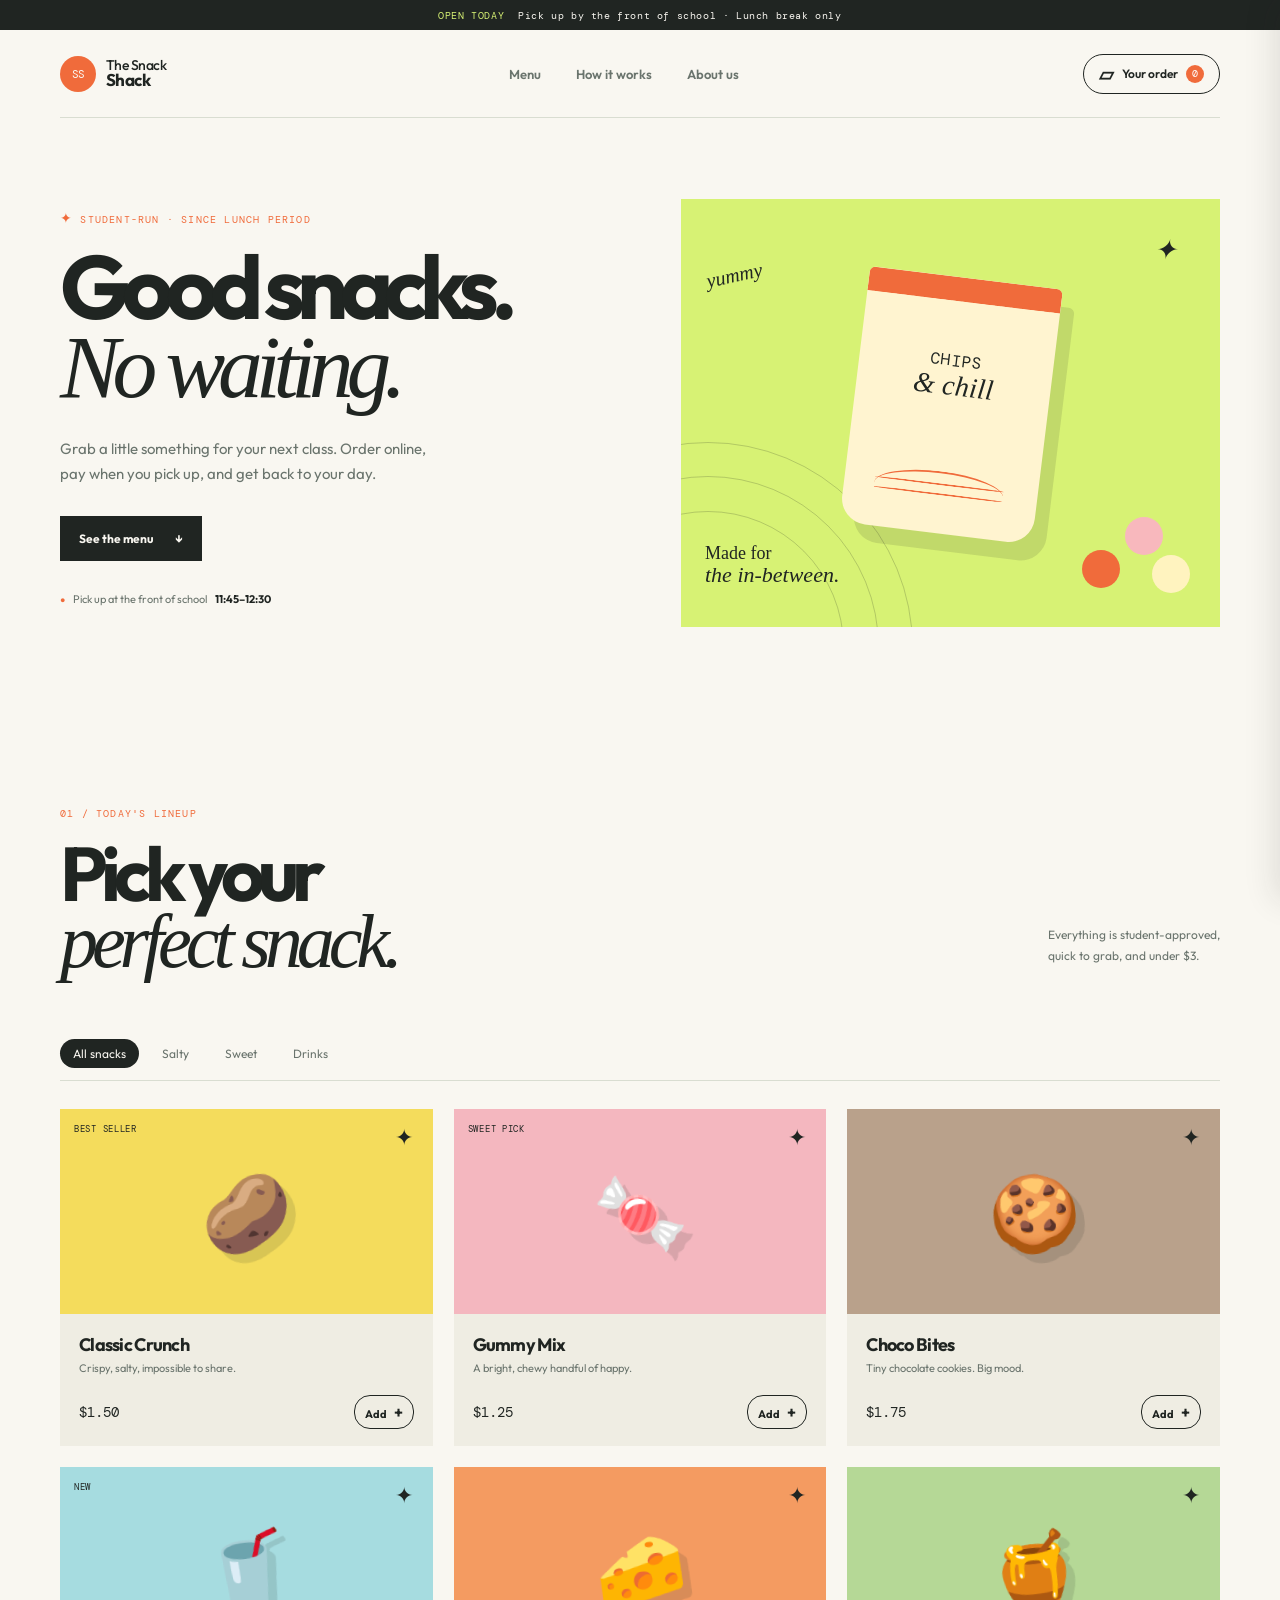
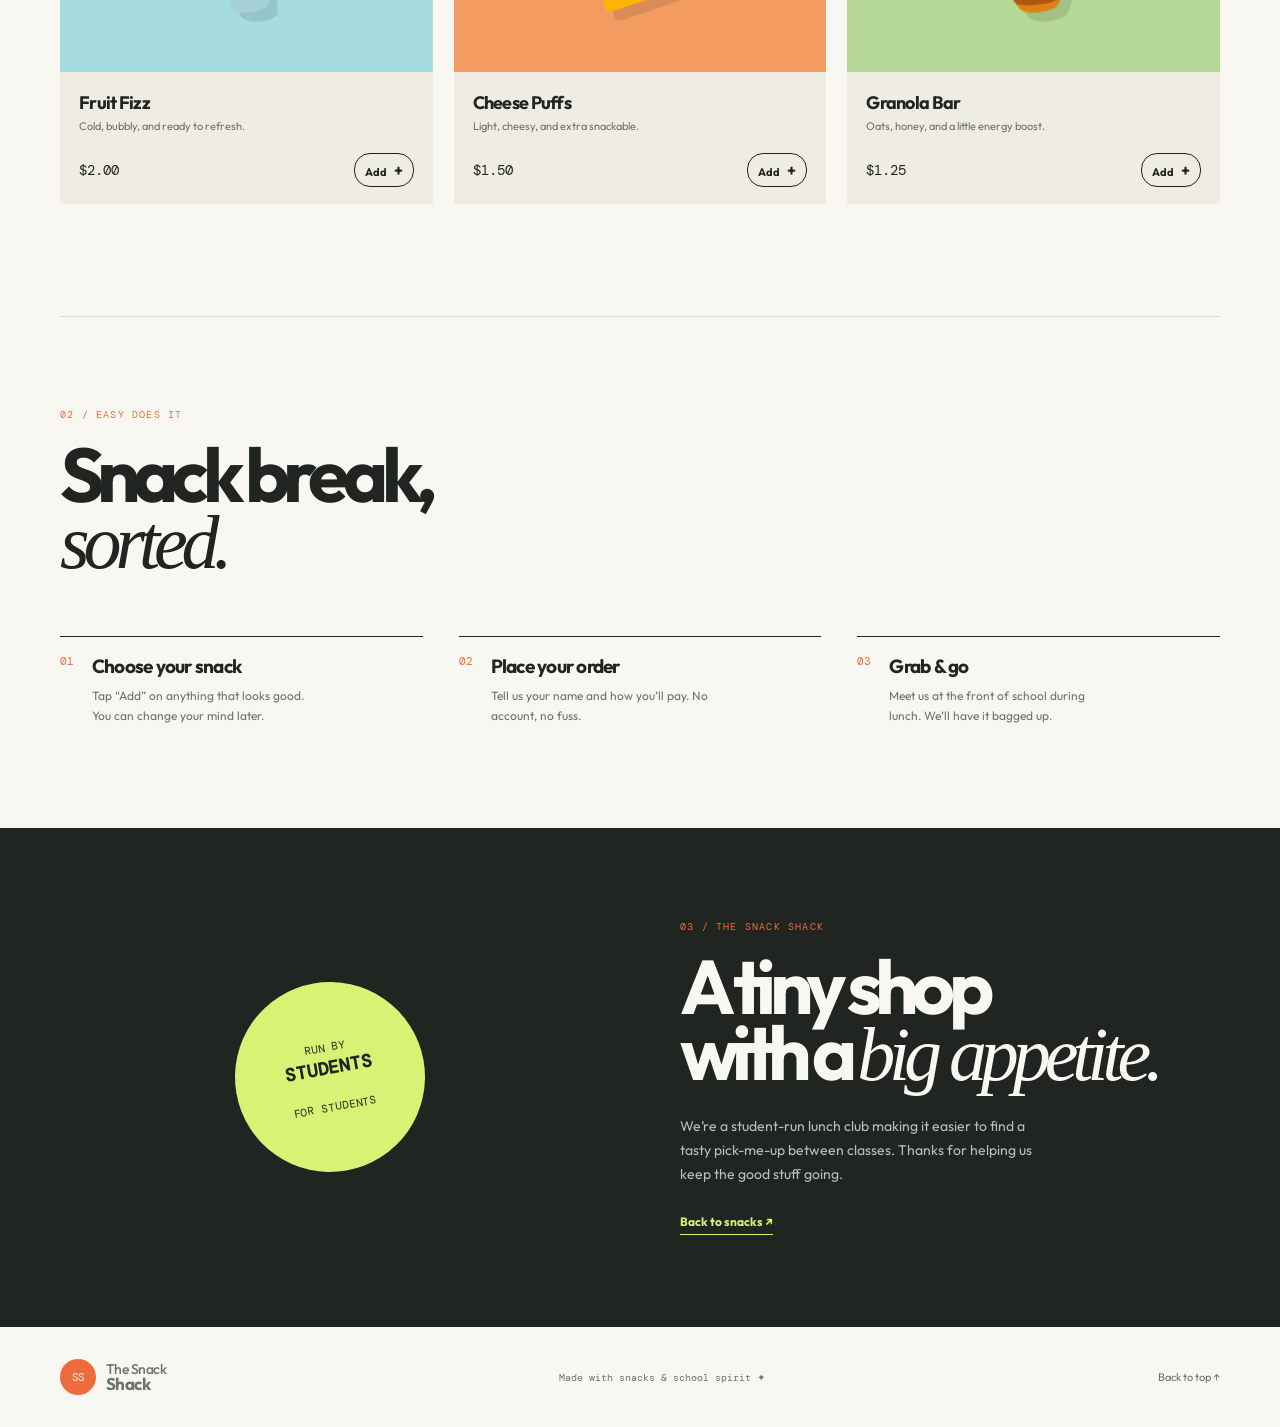
==== index.html @ 83606e9d "Build Snack Shack ordering site" ====
<!doctype html>
<html lang="en">
<head>
  <meta charset="UTF-8" />
  <meta name="viewport" content="width=device-width, initial-scale=1.0" />
  <meta name="description" content="The Snack Shack — quick snacks for the school day." />
  <title>The Snack Shack | Quick school-day snacks</title>
  <link rel="preconnect" href="https://fonts.googleapis.com" />
  <link rel="preconnect" href="https://fonts.gstatic.com" crossorigin />
  <link href="https://fonts.googleapis.com/css2?family=DM+Mono:wght@400;500&family=Outfit:wght@400;500;600;700;800&display=swap" rel="stylesheet" />
  <link rel="stylesheet" href="styles.css" />
</head>
<body>
  <div class="announcement"><span>OPEN TODAY</span> Pick up by the front of school · Lunch break only</div>
  <header class="site-header" id="top">
    <a class="brand" href="#top" aria-label="The Snack Shack home"><span class="brand-mark">SS</span><span>The Snack<br /><b>Shack</b></span></a>
    <nav class="main-nav" aria-label="Main navigation"><a href="#menu">Menu</a><a href="#how-it-works">How it works</a><a href="#about">About us</a></nav>
    <button class="cart-button" type="button" id="cart-button" aria-label="Open your order"><span class="bag-icon">▱</span> Your order <span class="cart-count" id="cart-count">0</span></button>
  </header>
  <main>
    <section class="hero" aria-labelledby="hero-title">
      <div class="hero-copy"><p class="eyebrow"><span class="spark">✦</span> Student-run · Since lunch period</p><h1 id="hero-title">Good snacks.<br /><em>No waiting.</em></h1><p class="hero-text">Grab a little something for your next class. Order online, pay when you pick up, and get back to your day.</p><a class="primary-button" href="#menu">See the menu <span>↓</span></a><p class="pickup-note"><span class="pin">●</span> Pick up at the front of school <strong>11:45–12:30</strong></p></div>
      <div class="hero-visual" aria-label="Illustration of snacks"><div class="sun-shape"></div><div class="scribble scribble-one">yummy</div><div class="scribble scribble-two">✦</div><div class="snack-bag"><div class="bag-top"></div><div class="bag-label">CHIPS<br /><strong>&amp; chill</strong></div><div class="bag-ripples"></div></div><div class="candy candy-one">●</div><div class="candy candy-two">●</div><div class="candy candy-three">●</div><p class="visual-caption">Made for<br /><em>the in-between.</em></p></div>
    </section>
    <section class="menu-section" id="menu" aria-labelledby="menu-title"><div class="section-intro"><div><p class="eyebrow">01 / Today's lineup</p><h2 id="menu-title">Pick your<br /><em>perfect snack.</em></h2></div><p class="section-note">Everything is student-approved,<br />quick to grab, and under $3.</p></div><div class="category-tabs" role="tablist" aria-label="Filter snacks"><button class="tab active" data-filter="all" role="tab">All snacks</button><button class="tab" data-filter="salty" role="tab">Salty</button><button class="tab" data-filter="sweet" role="tab">Sweet</button><button class="tab" data-filter="drinks" role="tab">Drinks</button></div><div class="product-grid" id="product-grid"></div></section>
    <section class="how-section" id="how-it-works" aria-labelledby="how-title"><div class="section-intro"><div><p class="eyebrow">02 / Easy does it</p><h2 id="how-title">Snack break,<br /><em>sorted.</em></h2></div></div><div class="steps"><article><span>01</span><div><h3>Choose your snack</h3><p>Tap “Add” on anything that looks good. You can change your mind later.</p></div></article><article><span>02</span><div><h3>Place your order</h3><p>Tell us your name and how you’ll pay. No account, no fuss.</p></div></article><article><span>03</span><div><h3>Grab &amp; go</h3><p>Meet us at the front of school during lunch. We’ll have it bagged up.</p></div></article></div></section>
    <section class="about-section" id="about" aria-labelledby="about-title"><div class="about-sticker">RUN BY<br /><strong>STUDENTS</strong><br />FOR STUDENTS</div><div><p class="eyebrow">03 / The Snack Shack</p><h2 id="about-title">A tiny shop<br />with a <em>big appetite.</em></h2><p>We’re a student-run lunch club making it easier to find a tasty pick-me-up between classes. Thanks for helping us keep the good stuff going.</p><a class="text-button" href="#menu">Back to snacks <span>↗</span></a></div></section>
  </main>
  <aside class="order-drawer" id="order-drawer" aria-label="Your order" aria-hidden="true"><div class="drawer-head"><div><p class="eyebrow">Your order</p><h2>Ready when<br /><em>you are.</em></h2></div><button class="close-button" id="close-drawer" type="button" aria-label="Close order">×</button></div><div class="cart-items" id="cart-items"></div><div class="drawer-footer"><div class="total-row"><span>Total</span><strong id="cart-total">$0.00</strong></div><button class="checkout-button" id="checkout-button" type="button" disabled>Continue to checkout <span>→</span></button><p class="pay-note">Pay when you pick up · Cash or school-approved payment</p></div></aside><div class="drawer-backdrop" id="drawer-backdrop"></div>
  <div class="modal" id="checkout-modal" role="dialog" aria-modal="true" aria-labelledby="checkout-title" aria-hidden="true"><div class="modal-card"><button class="close-button" id="close-modal" type="button" aria-label="Close checkout">×</button><p class="eyebrow">Almost there</p><h2 id="checkout-title">Where should we<br /><em>save your snacks?</em></h2><form id="checkout-form"><label for="student-name">Your first name<input id="student-name" name="studentName" type="text" placeholder="e.g. Maya" required /></label><label for="payment">How will you pay?<select id="payment" name="payment"><option>Cash at pickup</option><option>School payment card</option></select></label><button class="checkout-button" type="submit">Place my order <span>→</span></button></form><p class="pay-note">We’ll hold your order at the front of school until 12:30.</p></div></div><div class="toast" id="toast" role="status"></div>
  <footer class="site-footer"><a class="brand" href="#top"><span class="brand-mark">SS</span><span>The Snack<br /><b>Shack</b></span></a><p>Made with snacks &amp; school spirit ✦</p><a href="#top">Back to top ↑</a></footer>
  <script src="script.js"></script>
</body>
</html>
---- styles.css ----
:root{--ink:#202522;--muted:#6a746d;--paper:#f9f7f1;--cream:#efede3;--lime:#d7f274;--orange:#f06b3b;--pink:#f8b8bd;--line:#d9ddd1;--mono:'DM Mono',monospace;--sans:'Outfit',Arial,sans-serif}*{box-sizing:border-box}html{scroll-behavior:smooth}body{margin:0;color:var(--ink);background:var(--paper);font-family:var(--sans)}a{color:inherit;text-decoration:none}button{font:inherit;color:inherit;cursor:pointer}h1,h2,h3,p{margin-top:0}.announcement{background:var(--ink);color:var(--paper);height:30px;display:flex;justify-content:center;align-items:center;gap:14px;font:10px var(--mono);letter-spacing:.06em}.announcement span{color:var(--lime)}.site-header,.hero,.menu-section,.how-section,.about-section{width:min(1160px,calc(100% - 64px));margin:0 auto}.site-header{height:88px;border-bottom:1px solid var(--line);display:flex;align-items:center;justify-content:space-between}.brand{display:flex;align-items:center;gap:10px;font-size:14px;line-height:.9;font-weight:500;letter-spacing:-.04em}.brand b{font-size:17px}.brand-mark{display:grid;place-items:center;width:36px;height:36px;background:var(--orange);color:var(--paper);border-radius:50%;font:11px var(--mono);letter-spacing:-.1em}.main-nav{display:flex;gap:35px;color:var(--muted);font-size:13px;font-weight:600}.main-nav a:hover,.text-button:hover{color:var(--orange)}.cart-button{border:1px solid var(--ink);border-radius:24px;background:transparent;padding:10px 15px;font-size:12px;font-weight:600;display:flex;align-items:center;gap:8px;transition:.2s}.cart-button:hover{background:var(--ink);color:var(--paper)}.bag-icon{font-size:19px;line-height:10px}.cart-count{background:var(--orange);color:white;border-radius:50%;min-width:18px;height:18px;display:grid;place-items:center;font:10px var(--mono)}.hero{min-height:595px;padding:81px 0 86px;display:grid;grid-template-columns:1fr 1fr;gap:82px;align-items:center}.eyebrow{margin-bottom:20px;color:var(--orange);font:10px var(--mono);letter-spacing:.12em;text-transform:uppercase}.spark{font-size:14px}.hero h1,.section-intro h2,.about-section h2{font-size:clamp(56px,7vw,90px);line-height:.87;letter-spacing:-.09em;margin-bottom:30px}.hero h1 em,.section-intro h2 em,.about-section h2 em,.order-drawer h2 em,.modal h2 em{font-family:Georgia,serif;font-weight:400;letter-spacing:-.08em}.hero-text{max-width:390px;color:var(--muted);font-size:15px;line-height:1.7;margin-bottom:29px}.primary-button,.checkout-button{display:inline-flex;align-items:center;gap:22px;border:0;background:var(--ink);color:var(--paper);padding:15px 19px;font-size:12px;font-weight:700;transition:transform .2s,background .2s}.primary-button:hover,.checkout-button:hover{background:var(--orange);transform:translateY(-2px)}.pickup-note{color:var(--muted);font-size:11px;margin-top:31px}.pickup-note .pin{color:var(--orange);font-size:9px;margin-right:6px}.pickup-note strong{color:var(--ink);margin-left:6px}.hero-visual{height:428px;position:relative;background:var(--lime);overflow:hidden}.sun-shape{width:410px;height:410px;border:1px solid rgba(32,37,34,.2);border-radius:50%;position:absolute;left:-178px;bottom:-225px}.sun-shape:before,.sun-shape:after{content:'';position:absolute;border:1px solid rgba(32,37,34,.2);border-radius:50%}.sun-shape:before{inset:33px}.sun-shape:after{inset:68px}.snack-bag{position:absolute;background:#fff4d0;width:194px;height:257px;left:50%;top:78px;transform:translateX(-50%) rotate(7deg);border-radius:6px 6px 26px 26px;box-shadow:14px 17px 0 rgba(32,37,34,.12)}.bag-top{height:24px;border-bottom:2px dashed var(--orange);background:var(--orange);border-radius:6px 6px 0 0}.bag-label{position:absolute;top:75px;width:100%;text-align:center;font:16px var(--mono);letter-spacing:.02em;line-height:1.1}.bag-label strong{font:28px Georgia,serif;font-style:italic}.bag-ripples{position:absolute;bottom:24px;left:30px;width:130px;height:38px;border-top:2px solid var(--orange);border-radius:50%}.bag-ripples:before,.bag-ripples:after{content:'';position:absolute;left:0;width:100%;border-top:2px solid var(--orange);border-radius:50%}.bag-ripples:before{top:10px}.bag-ripples:after{top:20px}.scribble{position:absolute;font-family:Georgia,serif;font-style:italic}.scribble-one{left:25px;top:65px;transform:rotate(-12deg);font-size:20px}.scribble-two{right:43px;top:35px;font-size:27px}.candy{position:absolute;width:38px;height:38px;border-radius:50%;display:grid;place-items:center;color:transparent}.candy-one{background:var(--pink);right:57px;bottom:72px}.candy-two{background:var(--orange);right:100px;bottom:39px}.candy-three{background:#fff3bf;right:30px;bottom:34px}.visual-caption{position:absolute;left:24px;bottom:23px;font:18px Georgia,serif;line-height:1.05}.visual-caption em{font-size:22px}.menu-section{padding:94px 0 112px}.section-intro{display:flex;justify-content:space-between;align-items:end}.section-intro h2{font-size:clamp(50px,6vw,76px);margin:0}.section-note{font-size:12px;line-height:1.7;color:var(--muted);margin-bottom:8px}.category-tabs{display:flex;gap:10px;border-bottom:1px solid var(--line);margin:65px 0 28px;padding-bottom:12px}.tab{border:0;background:transparent;color:var(--muted);padding:7px 13px;font-size:12px}.tab:hover,.tab.active{background:var(--ink);color:var(--paper);border-radius:20px}.product-grid{display:grid;grid-template-columns:repeat(3,1fr);gap:21px}.product-card{background:var(--cream)}.product-art{height:205px;position:relative;overflow:hidden;display:grid;place-items:center}.product-art.yellow{background:#f4dc5c}.product-art.pink{background:#f4b7bf}.product-art.brown{background:#b9a18b}.product-art.blue{background:#a6dce0}.product-art.orange{background:#f49b61}.product-art.green{background:#b5d896}.product-tag{position:absolute;left:14px;top:14px;font:9px var(--mono);letter-spacing:.08em;text-transform:uppercase;color:var(--ink)}.product-emoji{font-size:74px;filter:drop-shadow(8px 10px 0 rgba(32,37,34,.13));transform:rotate(-7deg)}.art-spark{position:absolute;right:20px;top:14px;font-size:22px}.product-info{padding:19px 19px 17px}.product-info h3{font-size:18px;letter-spacing:-.04em;margin-bottom:5px}.product-info p{color:var(--muted);font-size:11px;line-height:1.45;margin-bottom:18px}.product-bottom{display:flex;justify-content:space-between;align-items:center}.product-bottom strong{font:14px var(--mono)}.add-button{background:transparent;border:1px solid var(--ink);border-radius:16px;padding:6px 10px;font-size:11px;font-weight:700}.add-button:hover{background:var(--orange);border-color:var(--orange);color:white}.add-button span{font-size:16px;margin-left:5px}.how-section{padding:91px 0 103px;border-top:1px solid var(--line)}.steps{display:grid;grid-template-columns:repeat(3,1fr);gap:36px;margin-top:61px}.steps article{display:flex;gap:18px;border-top:1px solid var(--ink);padding-top:17px}.steps article>span{font:11px var(--mono);color:var(--orange)}.steps h3{font-size:19px;letter-spacing:-.04em;margin:0 0 8px}.steps p{font-size:12px;color:var(--muted);line-height:1.6;margin:0;max-width:220px}.about-section{background:var(--ink);color:var(--paper);width:100%;max-width:none;padding:92px max(32px,calc((100% - 1160px)/2));display:grid;grid-template-columns:1fr 1fr;gap:80px;align-items:center}.about-section h2{font-size:clamp(48px,6vw,76px);margin-bottom:28px}.about-section>div:last-child{max-width:480px}.about-section>div:last-child>p:not(.eyebrow){color:#b8c0b8;line-height:1.7;font-size:14px;max-width:370px}.about-sticker{justify-self:center;background:var(--lime);color:var(--ink);width:190px;height:190px;border-radius:50%;display:grid;place-content:center;text-align:center;transform:rotate(-10deg);font:11px var(--mono);line-height:1.5}.about-sticker strong{font-size:18px}.text-button{font-size:12px;font-weight:700;border-bottom:1px solid currentColor;padding-bottom:5px;display:inline-block}.about-section .text-button{color:var(--lime);margin-top:14px}.site-footer{width:min(1160px,calc(100% - 64px));margin:auto;min-height:100px;display:flex;align-items:center;justify-content:space-between;color:var(--muted);font-size:11px}.site-footer p{font:10px var(--mono);margin:0}.order-drawer{position:fixed;z-index:10;right:0;top:0;width:min(420px,100%);height:100vh;background:var(--paper);padding:40px 30px 25px;transform:translateX(100%);transition:transform .3s ease;box-shadow:-5px 0 30px rgba(32,37,34,.12);display:flex;flex-direction:column}.order-drawer.open{transform:translateX(0)}.drawer-backdrop{position:fixed;inset:0;background:rgba(32,37,34,.35);z-index:9;opacity:0;pointer-events:none;transition:opacity .3s}.drawer-backdrop.visible{opacity:1;pointer-events:auto}.drawer-head{display:flex;justify-content:space-between}.drawer-head h2,.modal h2{font-size:42px;line-height:.9;letter-spacing:-.07em;margin:0}.close-button{border:0;background:transparent;font-size:29px;line-height:1;height:30px;padding:0}.cart-items{flex:1;margin-top:37px;overflow:auto}.empty-cart{text-align:center;color:var(--muted);font-size:13px;padding-top:70px;line-height:1.6}.empty-cart>span{color:var(--orange);font-size:30px}.empty-cart .text-button{color:var(--ink);margin-top:8px}.cart-item{display:flex;gap:12px;align-items:center;padding:14px 0;border-bottom:1px solid var(--line)}.mini-emoji{width:44px;height:44px;display:grid;place-items:center;font-size:25px;border-radius:4px}.mini-emoji.yellow{background:#f4dc5c}.mini-emoji.pink{background:#f4b7bf}.mini-emoji.brown{background:#b9a18b}.mini-emoji.blue{background:#a6dce0}.mini-emoji.orange{background:#f49b61}.mini-emoji.green{background:#b5d896}.cart-item h3{font-size:14px;margin:0 0 3px}.cart-item p{font-size:10px;color:var(--muted);margin:0}.quantity{margin-left:auto;display:flex;align-items:center;gap:11px;font:12px var(--mono)}.quantity button{border:1px solid var(--line);background:transparent;border-radius:50%;width:24px;height:24px}.quantity button:hover{background:var(--lime)}.drawer-footer{border-top:1px solid var(--ink);padding-top:19px}.total-row{display:flex;justify-content:space-between;align-items:center;margin-bottom:17px;font-size:13px}.total-row strong{font:18px var(--mono)}.checkout-button{width:100%;justify-content:space-between}.checkout-button:disabled{background:#c7cdc3;color:#778077;cursor:not-allowed;transform:none}.pay-note{font-size:10px;color:var(--muted);text-align:center;margin:13px 0 0}.modal{position:fixed;inset:0;z-index:20;display:grid;place-items:center;background:rgba(32,37,34,.45);opacity:0;pointer-events:none;transition:opacity .2s}.modal.open{opacity:1;pointer-events:auto}.modal-card{background:var(--paper);width:min(490px,calc(100% - 32px));padding:38px 40px 30px;position:relative}.modal-card .close-button{position:absolute;right:25px;top:22px}.modal h2{margin-bottom:31px}.modal form{display:grid;gap:17px}.modal label{font:10px var(--mono);text-transform:uppercase;letter-spacing:.08em}.modal input,.modal select{display:block;width:100%;background:white;border:1px solid var(--line);padding:13px 12px;margin-top:7px;font:14px var(--sans);outline-color:var(--orange)}.toast{position:fixed;z-index:30;bottom:24px;left:50%;background:var(--ink);color:var(--paper);padding:12px 17px;font-size:12px;transform:translate(-50%,20px);opacity:0;transition:.25s;pointer-events:none}.toast.show{opacity:1;transform:translate(-50%,0)}
@media(max-width:760px){.announcement{font-size:8px;gap:8px}.site-header,.hero,.menu-section,.how-section,.site-footer{width:calc(100% - 36px)}.site-header{height:76px}.main-nav{display:none}.brand{font-size:13px}.cart-button{font-size:11px;padding:8px 11px}.hero{display:flex;flex-direction:column;padding:67px 0 73px;gap:58px;align-items:stretch}.hero h1{font-size:64px}.hero-text{font-size:14px}.hero-visual{height:340px}.snack-bag{width:160px;height:210px;top:62px}.bag-label{top:59px;font-size:13px}.bag-label strong{font-size:23px}.section-intro{display:block}.section-note{margin-top:25px}.menu-section{padding:75px 0 83px}.category-tabs{margin-top:41px;gap:2px;overflow:auto;white-space:nowrap}.tab{padding:7px 11px}.product-grid{grid-template-columns:1fr 1fr;gap:12px}.product-art{height:145px}.product-emoji{font-size:53px}.product-info{padding:14px 12px}.product-info h3{font-size:15px}.product-info p{font-size:10px;min-height:29px}.product-bottom strong{font-size:12px}.add-button{padding:5px 7px}.how-section{padding:74px 0 80px}.steps{grid-template-columns:1fr;gap:29px;margin-top:43px}.steps p{max-width:none}.about-section{display:flex;flex-direction:column;padding:73px 36px 78px;gap:48px;align-items:flex-start}.about-sticker{align-self:center;width:150px;height:150px}.site-footer{min-height:130px;gap:20px}.site-footer p{display:none}.order-drawer{padding:32px 22px 23px}.modal-card{padding:33px 24px 26px}.modal h2{font-size:36px}}
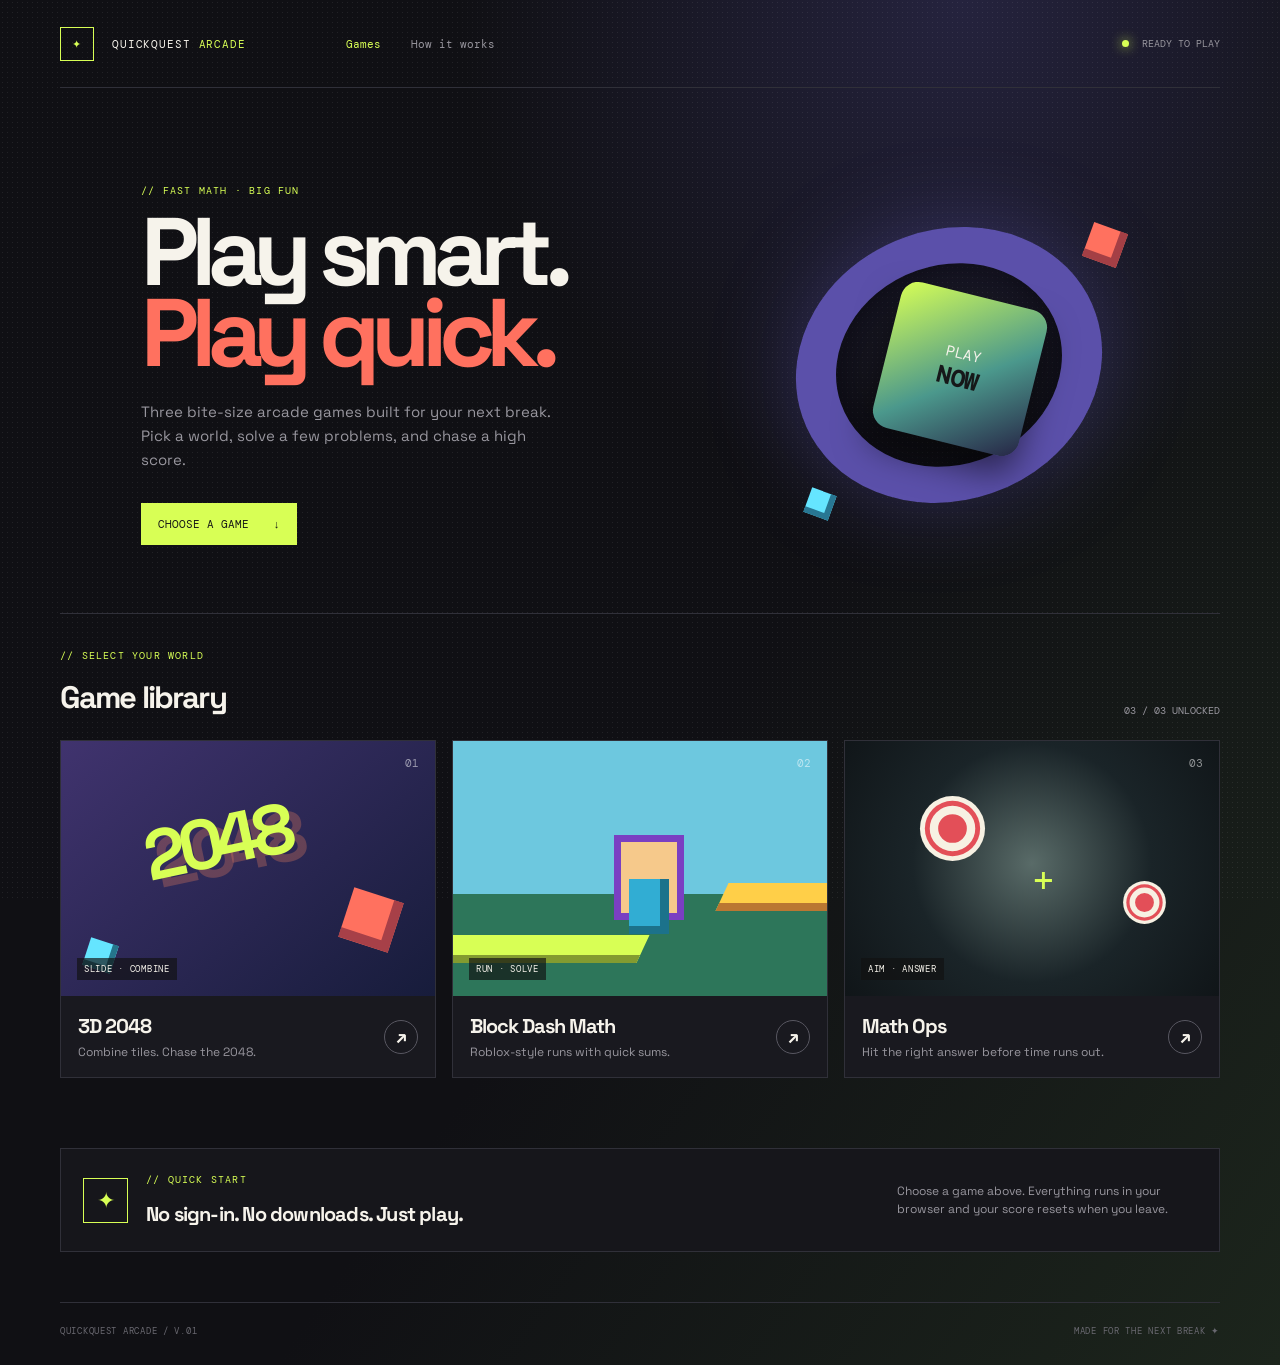
==== commit 858ab315: "Build QuickQuest math arcade" ====
--- a/index.html
+++ b/index.html
@@ -1,35 +1,18 @@
-
 <!doctype html>
 <html lang="en">
 <head>
-  <meta charset="UTF-8" />
-  <meta name="viewport" content="width=device-width, initial-scale=1.0" />
-  <meta name="description" content="The Snack Shack — quick snacks for the school day." />
-  <title>The Snack Shack | Quick school-day snacks</title>
-  <link rel="preconnect" href="https://fonts.googleapis.com" />
-  <link rel="preconnect" href="https://fonts.gstatic.com" crossorigin />
-  <link href="https://fonts.googleapis.com/css2?family=DM+Mono:wght@400;500&family=Outfit:wght@400;500;600;700;800&display=swap" rel="stylesheet" />
-  <link rel="stylesheet" href="styles.css" />
+  <meta charset="utf-8"><meta name="viewport" content="width=device-width,initial-scale=1">
+  <title>QuickQuest Arcade</title><link rel="stylesheet" href="styles.css">
 </head>
-<body>
-  <div class="announcement"><span>OPEN TODAY</span> Pick up by the front of school · Lunch break only</div>
-  <header class="site-header" id="top">
-    <a class="brand" href="#top" aria-label="The Snack Shack home"><span class="brand-mark">SS</span><span>The Snack<br /><b>Shack</b></span></a>
-    <nav class="main-nav" aria-label="Main navigation"><a href="#menu">Menu</a><a href="#how-it-works">How it works</a><a href="#about">About us</a></nav>
-    <button class="cart-button" type="button" id="cart-button" aria-label="Open your order"><span class="bag-icon">▱</span> Your order <span class="cart-count" id="cart-count">0</span></button>
-  </header>
+<body class="home">
+  <header class="topbar"><a class="brand" href="index.html"><span>✦</span> QUICKQUEST <b>ARCADE</b></a><nav><a class="active" href="#games">Games</a><a href="#how">How it works</a></nav><div class="live"><i></i> READY TO PLAY</div></header>
   <main>
-    <section class="hero" aria-labelledby="hero-title">
-      <div class="hero-copy"><p class="eyebrow"><span class="spark">✦</span> Student-run · Since lunch period</p><h1 id="hero-title">Good snacks.<br /><em>No waiting.</em></h1><p class="hero-text">Grab a little something for your next class. Order online, pay when you pick up, and get back to your day.</p><a class="primary-button" href="#menu">See the menu <span>↓</span></a><p class="pickup-note"><span class="pin">●</span> Pick up at the front of school <strong>11:45–12:30</strong></p></div>
-      <div class="hero-visual" aria-label="Illustration of snacks"><div class="sun-shape"></div><div class="scribble scribble-one">yummy</div><div class="scribble scribble-two">✦</div><div class="snack-bag"><div class="bag-top"></div><div class="bag-label">CHIPS<br /><strong>&amp; chill</strong></div><div class="bag-ripples"></div></div><div class="candy candy-one">●</div><div class="candy candy-two">●</div><div class="candy candy-three">●</div><p class="visual-caption">Made for<br /><em>the in-between.</em></p></div>
-    </section>
-    <section class="menu-section" id="menu" aria-labelledby="menu-title"><div class="section-intro"><div><p class="eyebrow">01 / Today's lineup</p><h2 id="menu-title">Pick your<br /><em>perfect snack.</em></h2></div><p class="section-note">Everything is student-approved,<br />quick to grab, and under $3.</p></div><div class="category-tabs" role="tablist" aria-label="Filter snacks"><button class="tab active" data-filter="all" role="tab">All snacks</button><button class="tab" data-filter="salty" role="tab">Salty</button><button class="tab" data-filter="sweet" role="tab">Sweet</button><button class="tab" data-filter="drinks" role="tab">Drinks</button></div><div class="product-grid" id="product-grid"></div></section>
-    <section class="how-section" id="how-it-works" aria-labelledby="how-title"><div class="section-intro"><div><p class="eyebrow">02 / Easy does it</p><h2 id="how-title">Snack break,<br /><em>sorted.</em></h2></div></div><div class="steps"><article><span>01</span><div><h3>Choose your snack</h3><p>Tap “Add” on anything that looks good. You can change your mind later.</p></div></article><article><span>02</span><div><h3>Place your order</h3><p>Tell us your name and how you’ll pay. No account, no fuss.</p></div></article><article><span>03</span><div><h3>Grab &amp; go</h3><p>Meet us at the front of school during lunch. We’ll have it bagged up.</p></div></article></div></section>
-    <section class="about-section" id="about" aria-labelledby="about-title"><div class="about-sticker">RUN BY<br /><strong>STUDENTS</strong><br />FOR STUDENTS</div><div><p class="eyebrow">03 / The Snack Shack</p><h2 id="about-title">A tiny shop<br />with a <em>big appetite.</em></h2><p>We’re a student-run lunch club making it easier to find a tasty pick-me-up between classes. Thanks for helping us keep the good stuff going.</p><a class="text-button" href="#menu">Back to snacks <span>↗</span></a></div></section>
-  </main>
-  <aside class="order-drawer" id="order-drawer" aria-label="Your order" aria-hidden="true"><div class="drawer-head"><div><p class="eyebrow">Your order</p><h2>Ready when<br /><em>you are.</em></h2></div><button class="close-button" id="close-drawer" type="button" aria-label="Close order">×</button></div><div class="cart-items" id="cart-items"></div><div class="drawer-footer"><div class="total-row"><span>Total</span><strong id="cart-total">$0.00</strong></div><button class="checkout-button" id="checkout-button" type="button" disabled>Continue to checkout <span>→</span></button><p class="pay-note">Pay when you pick up · Cash or school-approved payment</p></div></aside><div class="drawer-backdrop" id="drawer-backdrop"></div>
-  <div class="modal" id="checkout-modal" role="dialog" aria-modal="true" aria-labelledby="checkout-title" aria-hidden="true"><div class="modal-card"><button class="close-button" id="close-modal" type="button" aria-label="Close checkout">×</button><p class="eyebrow">Almost there</p><h2 id="checkout-title">Where should we<br /><em>save your snacks?</em></h2><form id="checkout-form"><label for="student-name">Your first name<input id="student-name" name="studentName" type="text" placeholder="e.g. Maya" required /></label><label for="payment">How will you pay?<select id="payment" name="payment"><option>Cash at pickup</option><option>School payment card</option></select></label><button class="checkout-button" type="submit">Place my order <span>→</span></button></form><p class="pay-note">We’ll hold your order at the front of school until 12:30.</p></div></div><div class="toast" id="toast" role="status"></div>
-  <footer class="site-footer"><a class="brand" href="#top"><span class="brand-mark">SS</span><span>The Snack<br /><b>Shack</b></span></a><p>Made with snacks &amp; school spirit ✦</p><a href="#top">Back to top ↑</a></footer>
-  <script src="script.js"></script>
-</body>
-</html>
+    <section class="hero"><div class="hero-copy"><p class="eyebrow">// FAST MATH · BIG FUN</p><h1>Play smart.<br><em>Play quick.</em></h1><p class="lede">Three bite-size arcade games built for your next break. Pick a world, solve a few problems, and chase a high score.</p><a class="button" href="#games">CHOOSE A GAME <span>↓</span></a></div><div class="portal" aria-hidden="true"><div class="portal-ring"></div><div class="portal-core">PLAY<br><b>NOW</b></div><div class="float-block block-a"></div><div class="float-block block-b"></div></div></section>
+    <section id="games" class="library"><div class="section-head"><div><p class="eyebrow">// SELECT YOUR WORLD</p><h2>Game library</h2></div><span>03 / 03 UNLOCKED</span></div><div class="game-grid">
+      <a class="game-card tile-2048" href="2048.html"><div class="tile-scene"><strong>01</strong><div class="tile-2048-number">2048</div><div class="mini-cube c1"></div><div class="mini-cube c2"></div><small>SLIDE · COMBINE</small></div><div class="card-info"><div><h3>3D 2048</h3><p>Combine tiles. Chase the 2048.</p></div><b class="arrow">↗</b></div></a>
+      <a class="game-card tile-runner" href="math-runner.html"><div class="tile-scene"><strong>02</strong><div class="runner-avatar"></div><div class="runner-platform p1"></div><div class="runner-platform p2"></div><small>RUN · SOLVE</small></div><div class="card-info"><div><h3>Block Dash Math</h3><p>Roblox-style runs with quick sums.</p></div><b class="arrow">↗</b></div></a>
+      <a class="game-card tile-shooter" href="math-shooter.html"><div class="tile-scene"><strong>03</strong><div class="target target-one"></div><div class="target target-two"></div><div class="reticle">+</div><small>AIM · ANSWER</small></div><div class="card-info"><div><h3>Math Ops</h3><p>Hit the right answer before time runs out.</p></div><b class="arrow">↗</b></div></a>
+    </div></section>
+    <section id="how" class="how"><span>✦</span><div><p class="eyebrow">// QUICK START</p><h2>No sign-in. No downloads. Just play.</h2></div><p>Choose a game above. Everything runs in your browser and your score resets when you leave.</p></section>
+  </main><footer><span>QUICKQUEST ARCADE / V.01</span><span>MADE FOR THE NEXT BREAK ✦</span></footer>
+</body></html>
--- a/styles.css
+++ b/styles.css
@@ -1,2 +1,2 @@
-:root{--ink:#202522;--muted:#6a746d;--paper:#f9f7f1;--cream:#efede3;--lime:#d7f274;--orange:#f06b3b;--pink:#f8b8bd;--line:#d9ddd1;--mono:'DM Mono',monospace;--sans:'Outfit',Arial,sans-serif}*{box-sizing:border-box}html{scroll-behavior:smooth}body{margin:0;color:var(--ink);background:var(--paper);font-family:var(--sans)}a{color:inherit;text-decoration:none}button{font:inherit;color:inherit;cursor:pointer}h1,h2,h3,p{margin-top:0}.announcement{background:var(--ink);color:var(--paper);height:30px;display:flex;justify-content:center;align-items:center;gap:14px;font:10px var(--mono);letter-spacing:.06em}.announcement span{color:var(--lime)}.site-header,.hero,.menu-section,.how-section,.about-section{width:min(1160px,calc(100% - 64px));margin:0 auto}.site-header{height:88px;border-bottom:1px solid var(--line);display:flex;align-items:center;justify-content:space-between}.brand{display:flex;align-items:center;gap:10px;font-size:14px;line-height:.9;font-weight:500;letter-spacing:-.04em}.brand b{font-size:17px}.brand-mark{display:grid;place-items:center;width:36px;height:36px;background:var(--orange);color:var(--paper);border-radius:50%;font:11px var(--mono);letter-spacing:-.1em}.main-nav{display:flex;gap:35px;color:var(--muted);font-size:13px;font-weight:600}.main-nav a:hover,.text-button:hover{color:var(--orange)}.cart-button{border:1px solid var(--ink);border-radius:24px;background:transparent;padding:10px 15px;font-size:12px;font-weight:600;display:flex;align-items:center;gap:8px;transition:.2s}.cart-button:hover{background:var(--ink);color:var(--paper)}.bag-icon{font-size:19px;line-height:10px}.cart-count{background:var(--orange);color:white;border-radius:50%;min-width:18px;height:18px;display:grid;place-items:center;font:10px var(--mono)}.hero{min-height:595px;padding:81px 0 86px;display:grid;grid-template-columns:1fr 1fr;gap:82px;align-items:center}.eyebrow{margin-bottom:20px;color:var(--orange);font:10px var(--mono);letter-spacing:.12em;text-transform:uppercase}.spark{font-size:14px}.hero h1,.section-intro h2,.about-section h2{font-size:clamp(56px,7vw,90px);line-height:.87;letter-spacing:-.09em;margin-bottom:30px}.hero h1 em,.section-intro h2 em,.about-section h2 em,.order-drawer h2 em,.modal h2 em{font-family:Georgia,serif;font-weight:400;letter-spacing:-.08em}.hero-text{max-width:390px;color:var(--muted);font-size:15px;line-height:1.7;margin-bottom:29px}.primary-button,.checkout-button{display:inline-flex;align-items:center;gap:22px;border:0;background:var(--ink);color:var(--paper);padding:15px 19px;font-size:12px;font-weight:700;transition:transform .2s,background .2s}.primary-button:hover,.checkout-button:hover{background:var(--orange);transform:translateY(-2px)}.pickup-note{color:var(--muted);font-size:11px;margin-top:31px}.pickup-note .pin{color:var(--orange);font-size:9px;margin-right:6px}.pickup-note strong{color:var(--ink);margin-left:6px}.hero-visual{height:428px;position:relative;background:var(--lime);overflow:hidden}.sun-shape{width:410px;height:410px;border:1px solid rgba(32,37,34,.2);border-radius:50%;position:absolute;left:-178px;bottom:-225px}.sun-shape:before,.sun-shape:after{content:'';position:absolute;border:1px solid rgba(32,37,34,.2);border-radius:50%}.sun-shape:before{inset:33px}.sun-shape:after{inset:68px}.snack-bag{position:absolute;background:#fff4d0;width:194px;height:257px;left:50%;top:78px;transform:translateX(-50%) rotate(7deg);border-radius:6px 6px 26px 26px;box-shadow:14px 17px 0 rgba(32,37,34,.12)}.bag-top{height:24px;border-bottom:2px dashed var(--orange);background:var(--orange);border-radius:6px 6px 0 0}.bag-label{position:absolute;top:75px;width:100%;text-align:center;font:16px var(--mono);letter-spacing:.02em;line-height:1.1}.bag-label strong{font:28px Georgia,serif;font-style:italic}.bag-ripples{position:absolute;bottom:24px;left:30px;width:130px;height:38px;border-top:2px solid var(--orange);border-radius:50%}.bag-ripples:before,.bag-ripples:after{content:'';position:absolute;left:0;width:100%;border-top:2px solid var(--orange);border-radius:50%}.bag-ripples:before{top:10px}.bag-ripples:after{top:20px}.scribble{position:absolute;font-family:Georgia,serif;font-style:italic}.scribble-one{left:25px;top:65px;transform:rotate(-12deg);font-size:20px}.scribble-two{right:43px;top:35px;font-size:27px}.candy{position:absolute;width:38px;height:38px;border-radius:50%;display:grid;place-items:center;color:transparent}.candy-one{background:var(--pink);right:57px;bottom:72px}.candy-two{background:var(--orange);right:100px;bottom:39px}.candy-three{background:#fff3bf;right:30px;bottom:34px}.visual-caption{position:absolute;left:24px;bottom:23px;font:18px Georgia,serif;line-height:1.05}.visual-caption em{font-size:22px}.menu-section{padding:94px 0 112px}.section-intro{display:flex;justify-content:space-between;align-items:end}.section-intro h2{font-size:clamp(50px,6vw,76px);margin:0}.section-note{font-size:12px;line-height:1.7;color:var(--muted);margin-bottom:8px}.category-tabs{display:flex;gap:10px;border-bottom:1px solid var(--line);margin:65px 0 28px;padding-bottom:12px}.tab{border:0;background:transparent;color:var(--muted);padding:7px 13px;font-size:12px}.tab:hover,.tab.active{background:var(--ink);color:var(--paper);border-radius:20px}.product-grid{display:grid;grid-template-columns:repeat(3,1fr);gap:21px}.product-card{background:var(--cream)}.product-art{height:205px;position:relative;overflow:hidden;display:grid;place-items:center}.product-art.yellow{background:#f4dc5c}.product-art.pink{background:#f4b7bf}.product-art.brown{background:#b9a18b}.product-art.blue{background:#a6dce0}.product-art.orange{background:#f49b61}.product-art.green{background:#b5d896}.product-tag{position:absolute;left:14px;top:14px;font:9px var(--mono);letter-spacing:.08em;text-transform:uppercase;color:var(--ink)}.product-emoji{font-size:74px;filter:drop-shadow(8px 10px 0 rgba(32,37,34,.13));transform:rotate(-7deg)}.art-spark{position:absolute;right:20px;top:14px;font-size:22px}.product-info{padding:19px 19px 17px}.product-info h3{font-size:18px;letter-spacing:-.04em;margin-bottom:5px}.product-info p{color:var(--muted);font-size:11px;line-height:1.45;margin-bottom:18px}.product-bottom{display:flex;justify-content:space-between;align-items:center}.product-bottom strong{font:14px var(--mono)}.add-button{background:transparent;border:1px solid var(--ink);border-radius:16px;padding:6px 10px;font-size:11px;font-weight:700}.add-button:hover{background:var(--orange);border-color:var(--orange);color:white}.add-button span{font-size:16px;margin-left:5px}.how-section{padding:91px 0 103px;border-top:1px solid var(--line)}.steps{display:grid;grid-template-columns:repeat(3,1fr);gap:36px;margin-top:61px}.steps article{display:flex;gap:18px;border-top:1px solid var(--ink);padding-top:17px}.steps article>span{font:11px var(--mono);color:var(--orange)}.steps h3{font-size:19px;letter-spacing:-.04em;margin:0 0 8px}.steps p{font-size:12px;color:var(--muted);line-height:1.6;margin:0;max-width:220px}.about-section{background:var(--ink);color:var(--paper);width:100%;max-width:none;padding:92px max(32px,calc((100% - 1160px)/2));display:grid;grid-template-columns:1fr 1fr;gap:80px;align-items:center}.about-section h2{font-size:clamp(48px,6vw,76px);margin-bottom:28px}.about-section>div:last-child{max-width:480px}.about-section>div:last-child>p:not(.eyebrow){color:#b8c0b8;line-height:1.7;font-size:14px;max-width:370px}.about-sticker{justify-self:center;background:var(--lime);color:var(--ink);width:190px;height:190px;border-radius:50%;display:grid;place-content:center;text-align:center;transform:rotate(-10deg);font:11px var(--mono);line-height:1.5}.about-sticker strong{font-size:18px}.text-button{font-size:12px;font-weight:700;border-bottom:1px solid currentColor;padding-bottom:5px;display:inline-block}.about-section .text-button{color:var(--lime);margin-top:14px}.site-footer{width:min(1160px,calc(100% - 64px));margin:auto;min-height:100px;display:flex;align-items:center;justify-content:space-between;color:var(--muted);font-size:11px}.site-footer p{font:10px var(--mono);margin:0}.order-drawer{position:fixed;z-index:10;right:0;top:0;width:min(420px,100%);height:100vh;background:var(--paper);padding:40px 30px 25px;transform:translateX(100%);transition:transform .3s ease;box-shadow:-5px 0 30px rgba(32,37,34,.12);display:flex;flex-direction:column}.order-drawer.open{transform:translateX(0)}.drawer-backdrop{position:fixed;inset:0;background:rgba(32,37,34,.35);z-index:9;opacity:0;pointer-events:none;transition:opacity .3s}.drawer-backdrop.visible{opacity:1;pointer-events:auto}.drawer-head{display:flex;justify-content:space-between}.drawer-head h2,.modal h2{font-size:42px;line-height:.9;letter-spacing:-.07em;margin:0}.close-button{border:0;background:transparent;font-size:29px;line-height:1;height:30px;padding:0}.cart-items{flex:1;margin-top:37px;overflow:auto}.empty-cart{text-align:center;color:var(--muted);font-size:13px;padding-top:70px;line-height:1.6}.empty-cart>span{color:var(--orange);font-size:30px}.empty-cart .text-button{color:var(--ink);margin-top:8px}.cart-item{display:flex;gap:12px;align-items:center;padding:14px 0;border-bottom:1px solid var(--line)}.mini-emoji{width:44px;height:44px;display:grid;place-items:center;font-size:25px;border-radius:4px}.mini-emoji.yellow{background:#f4dc5c}.mini-emoji.pink{background:#f4b7bf}.mini-emoji.brown{background:#b9a18b}.mini-emoji.blue{background:#a6dce0}.mini-emoji.orange{background:#f49b61}.mini-emoji.green{background:#b5d896}.cart-item h3{font-size:14px;margin:0 0 3px}.cart-item p{font-size:10px;color:var(--muted);margin:0}.quantity{margin-left:auto;display:flex;align-items:center;gap:11px;font:12px var(--mono)}.quantity button{border:1px solid var(--line);background:transparent;border-radius:50%;width:24px;height:24px}.quantity button:hover{background:var(--lime)}.drawer-footer{border-top:1px solid var(--ink);padding-top:19px}.total-row{display:flex;justify-content:space-between;align-items:center;margin-bottom:17px;font-size:13px}.total-row strong{font:18px var(--mono)}.checkout-button{width:100%;justify-content:space-between}.checkout-button:disabled{background:#c7cdc3;color:#778077;cursor:not-allowed;transform:none}.pay-note{font-size:10px;color:var(--muted);text-align:center;margin:13px 0 0}.modal{position:fixed;inset:0;z-index:20;display:grid;place-items:center;background:rgba(32,37,34,.45);opacity:0;pointer-events:none;transition:opacity .2s}.modal.open{opacity:1;pointer-events:auto}.modal-card{background:var(--paper);width:min(490px,calc(100% - 32px));padding:38px 40px 30px;position:relative}.modal-card .close-button{position:absolute;right:25px;top:22px}.modal h2{margin-bottom:31px}.modal form{display:grid;gap:17px}.modal label{font:10px var(--mono);text-transform:uppercase;letter-spacing:.08em}.modal input,.modal select{display:block;width:100%;background:white;border:1px solid var(--line);padding:13px 12px;margin-top:7px;font:14px var(--sans);outline-color:var(--orange)}.toast{position:fixed;z-index:30;bottom:24px;left:50%;background:var(--ink);color:var(--paper);padding:12px 17px;font-size:12px;transform:translate(-50%,20px);opacity:0;transition:.25s;pointer-events:none}.toast.show{opacity:1;transform:translate(-50%,0)}
-@media(max-width:760px){.announcement{font-size:8px;gap:8px}.site-header,.hero,.menu-section,.how-section,.site-footer{width:calc(100% - 36px)}.site-header{height:76px}.main-nav{display:none}.brand{font-size:13px}.cart-button{font-size:11px;padding:8px 11px}.hero{display:flex;flex-direction:column;padding:67px 0 73px;gap:58px;align-items:stretch}.hero h1{font-size:64px}.hero-text{font-size:14px}.hero-visual{height:340px}.snack-bag{width:160px;height:210px;top:62px}.bag-label{top:59px;font-size:13px}.bag-label strong{font-size:23px}.section-intro{display:block}.section-note{margin-top:25px}.menu-section{padding:75px 0 83px}.category-tabs{margin-top:41px;gap:2px;overflow:auto;white-space:nowrap}.tab{padding:7px 11px}.product-grid{grid-template-columns:1fr 1fr;gap:12px}.product-art{height:145px}.product-emoji{font-size:53px}.product-info{padding:14px 12px}.product-info h3{font-size:15px}.product-info p{font-size:10px;min-height:29px}.product-bottom strong{font-size:12px}.add-button{padding:5px 7px}.how-section{padding:74px 0 80px}.steps{grid-template-columns:1fr;gap:29px;margin-top:43px}.steps p{max-width:none}.about-section{display:flex;flex-direction:column;padding:73px 36px 78px;gap:48px;align-items:flex-start}.about-sticker{align-self:center;width:150px;height:150px}.site-footer{min-height:130px;gap:20px}.site-footer p{display:none}.order-drawer{padding:32px 22px 23px}.modal-card{padding:33px 24px 26px}.modal h2{font-size:36px}}
+@import url('https://fonts.googleapis.com/css2?family=DM+Mono:wght@400;500&family=Space+Grotesk:wght@400;500;600;700&display=swap');
+:root{--bg:#101014;--panel:#19191f;--ink:#f6f3eb;--muted:#98969e;--line:#303039;--lime:#d8ff55;--coral:#ff715f;--cyan:#65e5ff;--mono:'DM Mono',monospace;--sans:'Space Grotesk',Arial,sans-serif}*{box-sizing:border-box}html{scroll-behavior:smooth}body{margin:0;background:var(--bg);color:var(--ink);font-family:var(--sans);background-image:radial-gradient(circle at 75% 0,#25233e 0,transparent 30%),linear-gradient(125deg,transparent 55%,#1c251c 100%)}body:before{content:'';position:fixed;inset:0;pointer-events:none;opacity:.08;background-image:radial-gradient(#fff .6px,transparent .6px);background-size:5px 5px}.topbar,main,footer{position:relative;z-index:1;width:min(1160px,calc(100% - 48px));margin:auto}.topbar{height:88px;border-bottom:1px solid var(--line);display:flex;align-items:center}.brand{color:var(--ink);text-decoration:none;font:11px var(--mono);letter-spacing:.08em}.brand span{display:inline-grid;place-items:center;width:34px;height:34px;border:1px solid var(--lime);color:var(--lime);margin-right:10px}.brand b{color:var(--lime);font-weight:400}nav{display:flex;gap:30px;margin-left:100px}nav a{color:var(--muted);font:11px var(--mono);text-decoration:none}nav a:hover,nav a.active{color:var(--lime)}.live{margin-left:auto;color:var(--muted);font:10px var(--mono)}.live i{display:inline-block;width:7px;height:7px;border-radius:50%;background:var(--lime);box-shadow:0 0 12px var(--lime);margin-right:7px}.hero{min-height:525px;padding:78px 7% 50px;display:flex;align-items:center}.eyebrow{margin:0 0 15px;color:var(--lime);font:10px var(--mono);letter-spacing:.12em}.hero h1{margin:0;font-size:clamp(62px,8vw,96px);line-height:.84;letter-spacing:-.09em}.hero h1 em{color:var(--coral);font-style:normal}.lede{max-width:410px;margin:27px 0 31px;color:var(--muted);font-size:15px;line-height:1.6}.button{display:inline-flex;gap:24px;padding:14px 17px;background:var(--lime);color:#171817;text-decoration:none;font:11px var(--mono);transition:.2s}.button:hover{transform:translateY(-3px);box-shadow:0 12px 26px #d8ff5535}.portal{position:relative;width:380px;height:340px;margin-left:auto}.portal-ring{position:absolute;inset:25px 45px;border-radius:50%;border:38px solid #5b50aa;box-shadow:inset 0 0 35px #0a0912,0 0 90px #7368db55;transform:rotate(22deg) skewX(-8deg)}.portal-core{position:absolute;top:99px;left:126px;width:150px;height:150px;border-radius:18px;background:linear-gradient(145deg,var(--lime),#4b988c 56%,#262445);display:grid;place-content:center;text-align:center;font:15px/1.05 var(--mono);transform:rotate(14deg);box-shadow:0 18px 35px #0008}.portal-core b{font-size:23px;color:#161819;margin-top:5px}.float-block{position:absolute;width:36px;height:36px;background:var(--coral);box-shadow:inset -8px -8px #a43f45;transform:rotate(20deg)}.block-a{top:32px;right:16px}.block-b{bottom:18px;left:48px;width:26px;height:26px;background:var(--cyan);box-shadow:inset -6px -6px #287793}.library{border-top:1px solid var(--line);padding:35px 0 20px}.section-head{display:flex;align-items:end;justify-content:space-between;margin-bottom:23px}.section-head h2{margin:0;font-size:31px;letter-spacing:-.06em}.section-head>span{color:var(--muted);font:10px var(--mono)}.game-grid{display:grid;grid-template-columns:repeat(3,1fr);gap:16px}.game-card{display:block;color:var(--ink);text-decoration:none;background:var(--panel);border:1px solid var(--line);overflow:hidden;transition:.25s}.game-card:hover{transform:translateY(-6px);border-color:#777681;box-shadow:0 16px 35px #0005}.tile-scene{position:relative;height:255px;overflow:hidden}.tile-scene>strong{position:absolute;top:15px;right:16px;color:#fff8;font:11px var(--mono);z-index:2}.tile-scene small{position:absolute;bottom:16px;left:16px;padding:5px 7px;background:#111a;font:9px var(--mono);letter-spacing:.08em}.tile-2048 .tile-scene{background:linear-gradient(140deg,#40336e,#171c3b)}.tile-2048-number{position:absolute;top:66px;left:82px;font-size:70px;line-height:1;font-weight:700;letter-spacing:-.1em;color:var(--lime);text-shadow:10px 10px 0 #db795d55;transform:rotate(-12deg)}.mini-cube{position:absolute;width:52px;height:52px;background:#ff715f;transform:rotate(18deg);box-shadow:inset -10px -10px #a74048}.c1{right:38px;bottom:50px}.c2{left:25px;bottom:26px;width:29px;height:29px;background:var(--cyan);box-shadow:inset -6px -6px #25758c}.tile-runner .tile-scene{background:linear-gradient(#6dc8df 0 60%,#2d765a 60%)}.runner-platform{position:absolute;height:28px;width:210px;bottom:33px;background:var(--lime);transform:skewX(-25deg);box-shadow:inset 0 -8px #839b30}.p1{left:-20px}.p2{right:-40px;bottom:85px;width:145px;background:#ffcf48;box-shadow:inset 0 -8px #ba7732}.runner-avatar{position:absolute;z-index:1;left:47%;bottom:62px;width:40px;height:55px;background:#31add3;box-shadow:inset -9px -8px #1c728b,0 -29px 0 8px #f6c98b,0 -29px 0 15px #7a3fc2}.tile-shooter .tile-scene{background:radial-gradient(circle at 50% 48%,#596b68,#1a2428 52%,#101518)}.target{position:absolute;width:65px;height:65px;border:12px solid #f7f1e3;border-radius:50%;background:#e34f58;box-shadow:0 0 0 7px #e34f58,0 0 0 14px #f7f1e3}.target-one{top:55px;left:75px;transform:scale(.7)}.target-two{right:42px;bottom:61px;transform:scale(.46)}.reticle{position:absolute;left:50%;top:45%;font-size:38px;color:var(--lime);font-family:var(--mono)}.card-info{display:flex;justify-content:space-between;align-items:center;padding:17px}.card-info h3{margin:0 0 5px;font-size:20px;letter-spacing:-.05em}.card-info p{margin:0;color:var(--muted);font-size:12px}.arrow{display:grid;place-items:center;width:34px;height:34px;border:1px solid #585761;border-radius:50%;font-size:18px}.game-card:hover .arrow{background:var(--lime);border-color:var(--lime);color:#171817}.how{display:flex;align-items:center;gap:18px;margin:50px 0;padding:24px 22px;border:1px solid var(--line);background:#16161b}.how>span{display:grid;place-items:center;flex:none;width:45px;height:45px;border:1px solid var(--lime);color:var(--lime);font-size:22px}.how h2{margin:0;font-size:20px;letter-spacing:-.04em}.how>p{max-width:300px;margin:0 0 0 auto;color:var(--muted);font-size:12px;line-height:1.5}footer{display:flex;justify-content:space-between;border-top:1px solid var(--line);padding:22px 0 28px;color:#696870;font:9px var(--mono);letter-spacing:.08em}@media(max-width:760px){.topbar,main,footer{width:calc(100% - 28px)}nav{display:none}.hero{display:block;padding:70px 4% 35px}.portal{width:100%;height:260px;transform:scale(.8);transform-origin:top center;margin-top:25px}.game-grid{grid-template-columns:1fr}.tile-scene{height:220px}.how{align-items:flex-start;flex-wrap:wrap}.how>p{width:100%;max-width:none;margin-left:63px}footer{gap:15px;line-height:1.4}}
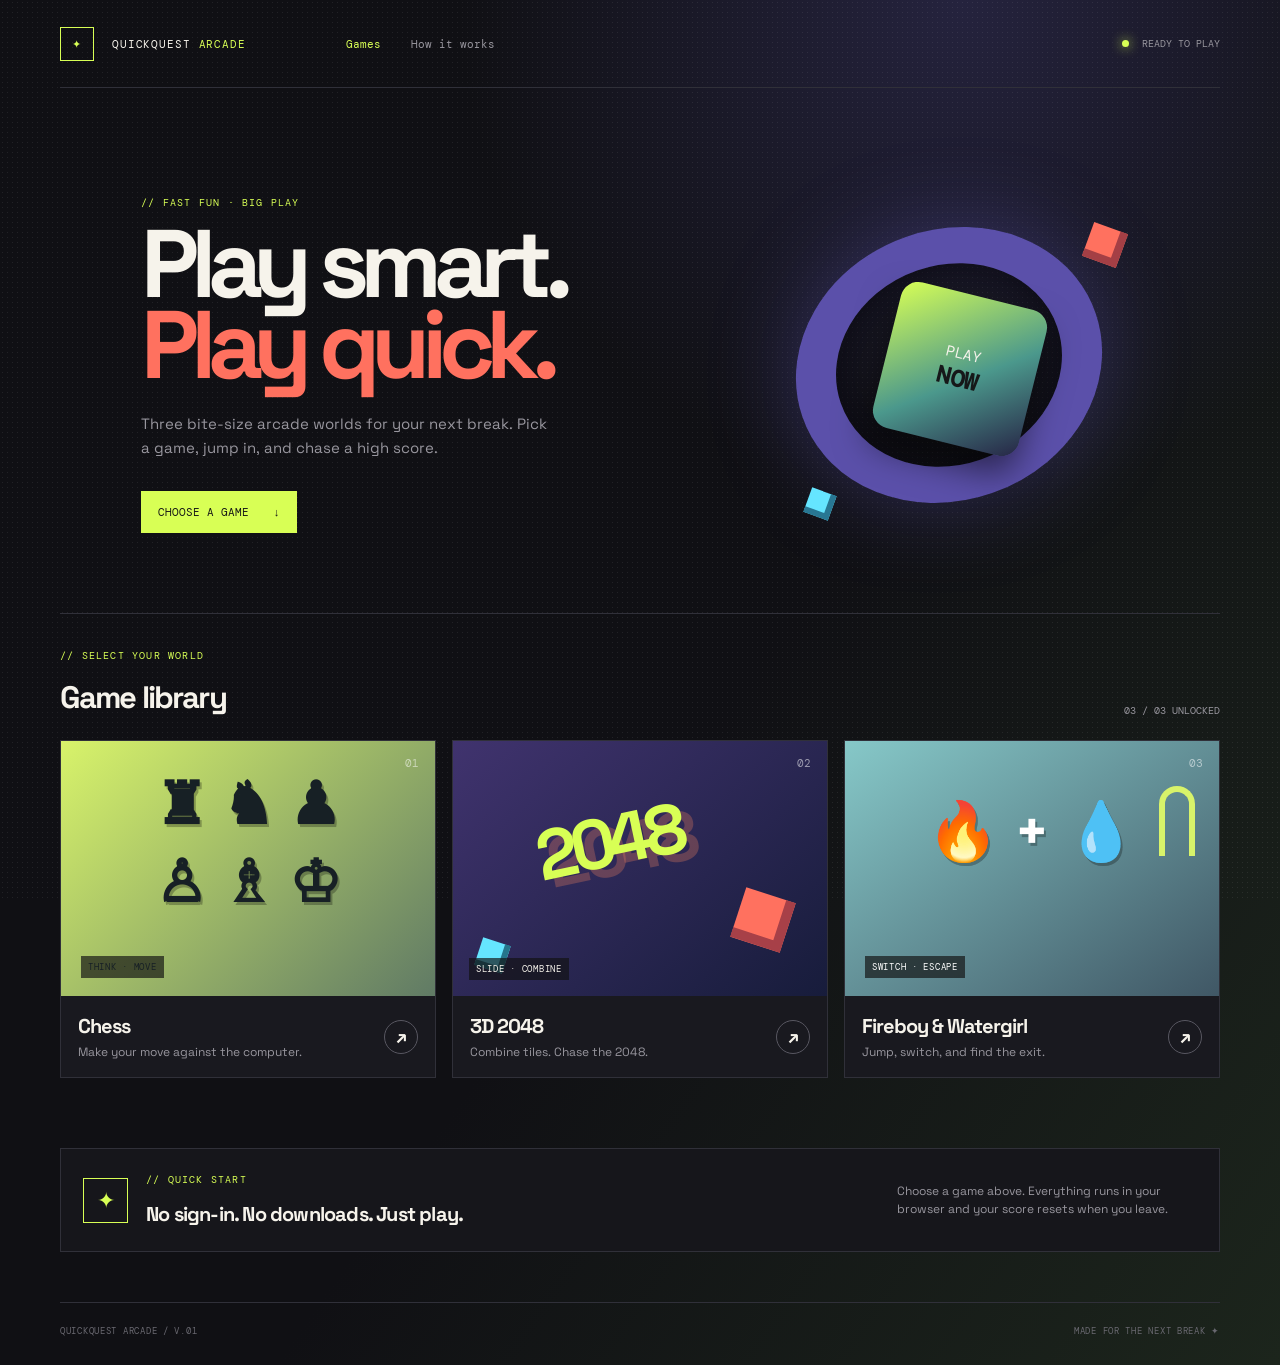
==== commit ae83b210: "Add Chess 2048 and Fireboy games to QuickQuest" ====
--- a/index.html
+++ b/index.html
@@ -1,17 +1,14 @@
 <!doctype html>
 <html lang="en">
-<head>
-  <meta charset="utf-8"><meta name="viewport" content="width=device-width,initial-scale=1">
-  <title>QuickQuest Arcade</title><link rel="stylesheet" href="styles.css">
-</head>
+<head><meta charset="utf-8"><meta name="viewport" content="width=device-width,initial-scale=1"><title>QuickQuest Arcade</title><link rel="stylesheet" href="styles.css"><link rel="stylesheet" href="arcade-games.css"></head>
 <body class="home">
   <header class="topbar"><a class="brand" href="index.html"><span>✦</span> QUICKQUEST <b>ARCADE</b></a><nav><a class="active" href="#games">Games</a><a href="#how">How it works</a></nav><div class="live"><i></i> READY TO PLAY</div></header>
   <main>
-    <section class="hero"><div class="hero-copy"><p class="eyebrow">// FAST MATH · BIG FUN</p><h1>Play smart.<br><em>Play quick.</em></h1><p class="lede">Three bite-size arcade games built for your next break. Pick a world, solve a few problems, and chase a high score.</p><a class="button" href="#games">CHOOSE A GAME <span>↓</span></a></div><div class="portal" aria-hidden="true"><div class="portal-ring"></div><div class="portal-core">PLAY<br><b>NOW</b></div><div class="float-block block-a"></div><div class="float-block block-b"></div></div></section>
+    <section class="hero"><div class="hero-copy"><p class="eyebrow">// FAST FUN · BIG PLAY</p><h1>Play smart.<br><em>Play quick.</em></h1><p class="lede">Three bite-size arcade worlds for your next break. Pick a game, jump in, and chase a high score.</p><a class="button" href="#games">CHOOSE A GAME <span>↓</span></a></div><div class="portal" aria-hidden="true"><div class="portal-ring"></div><div class="portal-core">PLAY<br><b>NOW</b></div><div class="float-block block-a"></div><div class="float-block block-b"></div></div></section>
     <section id="games" class="library"><div class="section-head"><div><p class="eyebrow">// SELECT YOUR WORLD</p><h2>Game library</h2></div><span>03 / 03 UNLOCKED</span></div><div class="game-grid">
-      <a class="game-card tile-2048" href="2048.html"><div class="tile-scene"><strong>01</strong><div class="tile-2048-number">2048</div><div class="mini-cube c1"></div><div class="mini-cube c2"></div><small>SLIDE · COMBINE</small></div><div class="card-info"><div><h3>3D 2048</h3><p>Combine tiles. Chase the 2048.</p></div><b class="arrow">↗</b></div></a>
-      <a class="game-card tile-runner" href="math-runner.html"><div class="tile-scene"><strong>02</strong><div class="runner-avatar"></div><div class="runner-platform p1"></div><div class="runner-platform p2"></div><small>RUN · SOLVE</small></div><div class="card-info"><div><h3>Block Dash Math</h3><p>Roblox-style runs with quick sums.</p></div><b class="arrow">↗</b></div></a>
-      <a class="game-card tile-shooter" href="math-shooter.html"><div class="tile-scene"><strong>03</strong><div class="target target-one"></div><div class="target target-two"></div><div class="reticle">+</div><small>AIM · ANSWER</small></div><div class="card-info"><div><h3>Math Ops</h3><p>Hit the right answer before time runs out.</p></div><b class="arrow">↗</b></div></a>
+      <a class="game-card tile-chess" href="chess-game/"><div class="tile-scene"><strong>01</strong><div class="chess-mark">♜ ♞ ♟<br>♙ ♗ ♔</div><small>THINK · MOVE</small></div><div class="card-info"><div><h3>Chess</h3><p>Make your move against the computer.</p></div><b class="arrow">↗</b></div></a>
+      <a class="game-card tile-2048" href="2048.html"><div class="tile-scene"><strong>02</strong><div class="tile-2048-number">2048</div><div class="mini-cube c1"></div><div class="mini-cube c2"></div><small>SLIDE · COMBINE</small></div><div class="card-info"><div><h3>3D 2048</h3><p>Combine tiles. Chase the 2048.</p></div><b class="arrow">↗</b></div></a>
+      <a class="game-card tile-fire" href="fireboy-game/"><div class="tile-scene"><strong>03</strong><div class="fire-mark">🔥 + 💧</div><div class="fire-door"></div><small>SWITCH · ESCAPE</small></div><div class="card-info"><div><h3>Fireboy &amp; Watergirl</h3><p>Jump, switch, and find the exit.</p></div><b class="arrow">↗</b></div></a>
     </div></section>
     <section id="how" class="how"><span>✦</span><div><p class="eyebrow">// QUICK START</p><h2>No sign-in. No downloads. Just play.</h2></div><p>Choose a game above. Everything runs in your browser and your score resets when you leave.</p></section>
   </main><footer><span>QUICKQUEST ARCADE / V.01</span><span>MADE FOR THE NEXT BREAK ✦</span></footer>
--- a/arcade-games.css
+++ b/arcade-games.css
@@ -0,0 +1 @@
+.tile-chess .tile-scene,.tile-fire .tile-scene{position:relative;overflow:hidden}.tile-chess .tile-scene{background:linear-gradient(135deg,#d8f36a,#607a65);color:#172025}.tile-fire .tile-scene{background:linear-gradient(145deg,#86c8c8,#405765);color:#fff}.chess-mark,.fire-mark{font-size:clamp(2rem,5vw,3.6rem);font-weight:800;line-height:1.35;text-align:center;margin-top:25px;text-shadow:2px 3px #0004}.fire-mark{margin-top:52px}.fire-door{position:absolute;right:24px;top:45px;width:36px;height:70px;border:6px solid #d8f36a;border-bottom:0;border-radius:20px 20px 0 0}.tile-chess small,.tile-fire small{position:absolute;left:20px;bottom:18px;color:inherit}
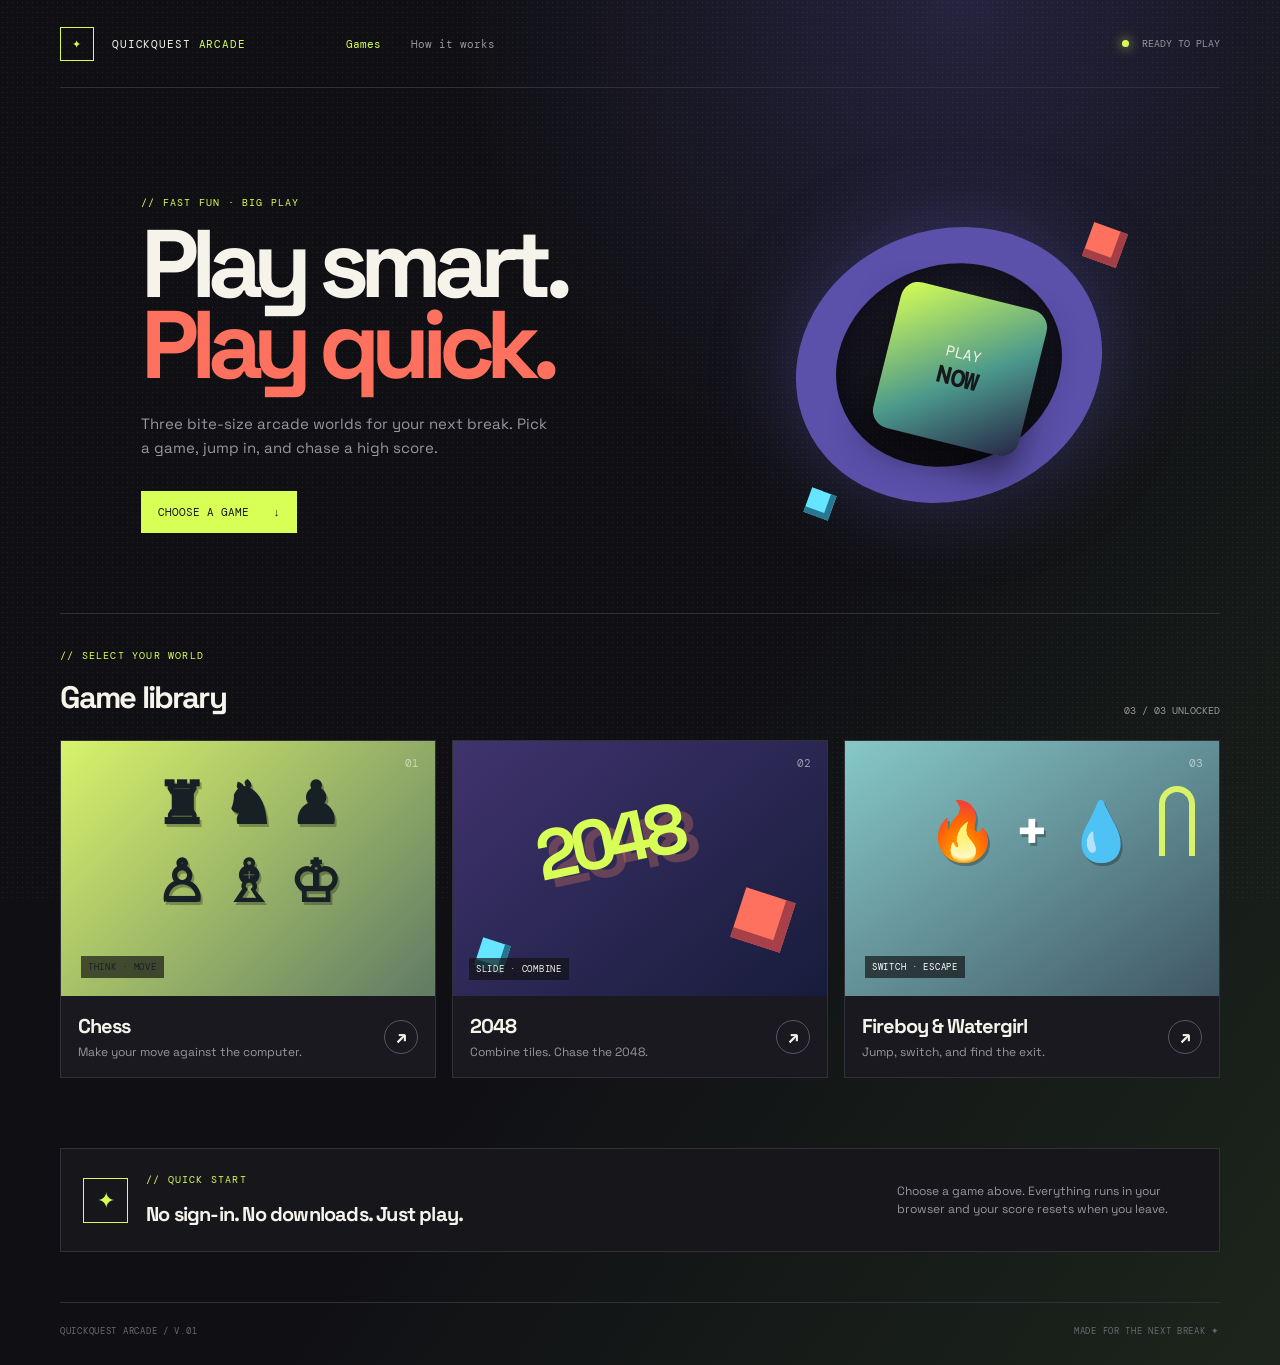
==== commit 340dca96: "Fix deployed 2048 game" ====
--- a/index.html
+++ b/index.html
@@ -7,7 +7,7 @@
     <section class="hero"><div class="hero-copy"><p class="eyebrow">// FAST FUN · BIG PLAY</p><h1>Play smart.<br><em>Play quick.</em></h1><p class="lede">Three bite-size arcade worlds for your next break. Pick a game, jump in, and chase a high score.</p><a class="button" href="#games">CHOOSE A GAME <span>↓</span></a></div><div class="portal" aria-hidden="true"><div class="portal-ring"></div><div class="portal-core">PLAY<br><b>NOW</b></div><div class="float-block block-a"></div><div class="float-block block-b"></div></div></section>
     <section id="games" class="library"><div class="section-head"><div><p class="eyebrow">// SELECT YOUR WORLD</p><h2>Game library</h2></div><span>03 / 03 UNLOCKED</span></div><div class="game-grid">
       <a class="game-card tile-chess" href="chess-game/"><div class="tile-scene"><strong>01</strong><div class="chess-mark">♜ ♞ ♟<br>♙ ♗ ♔</div><small>THINK · MOVE</small></div><div class="card-info"><div><h3>Chess</h3><p>Make your move against the computer.</p></div><b class="arrow">↗</b></div></a>
-      <a class="game-card tile-2048" href="2048.html"><div class="tile-scene"><strong>02</strong><div class="tile-2048-number">2048</div><div class="mini-cube c1"></div><div class="mini-cube c2"></div><small>SLIDE · COMBINE</small></div><div class="card-info"><div><h3>3D 2048</h3><p>Combine tiles. Chase the 2048.</p></div><b class="arrow">↗</b></div></a>
+      <a class="game-card tile-2048" href="2048-game/"><div class="tile-scene"><strong>02</strong><div class="tile-2048-number">2048</div><div class="mini-cube c1"></div><div class="mini-cube c2"></div><small>SLIDE · COMBINE</small></div><div class="card-info"><div><h3>2048</h3><p>Combine tiles. Chase the 2048.</p></div><b class="arrow">↗</b></div></a>
       <a class="game-card tile-fire" href="fireboy-game/"><div class="tile-scene"><strong>03</strong><div class="fire-mark">🔥 + 💧</div><div class="fire-door"></div><small>SWITCH · ESCAPE</small></div><div class="card-info"><div><h3>Fireboy &amp; Watergirl</h3><p>Jump, switch, and find the exit.</p></div><b class="arrow">↗</b></div></a>
     </div></section>
     <section id="how" class="how"><span>✦</span><div><p class="eyebrow">// QUICK START</p><h2>No sign-in. No downloads. Just play.</h2></div><p>Choose a game above. Everything runs in your browser and your score resets when you leave.</p></section>
